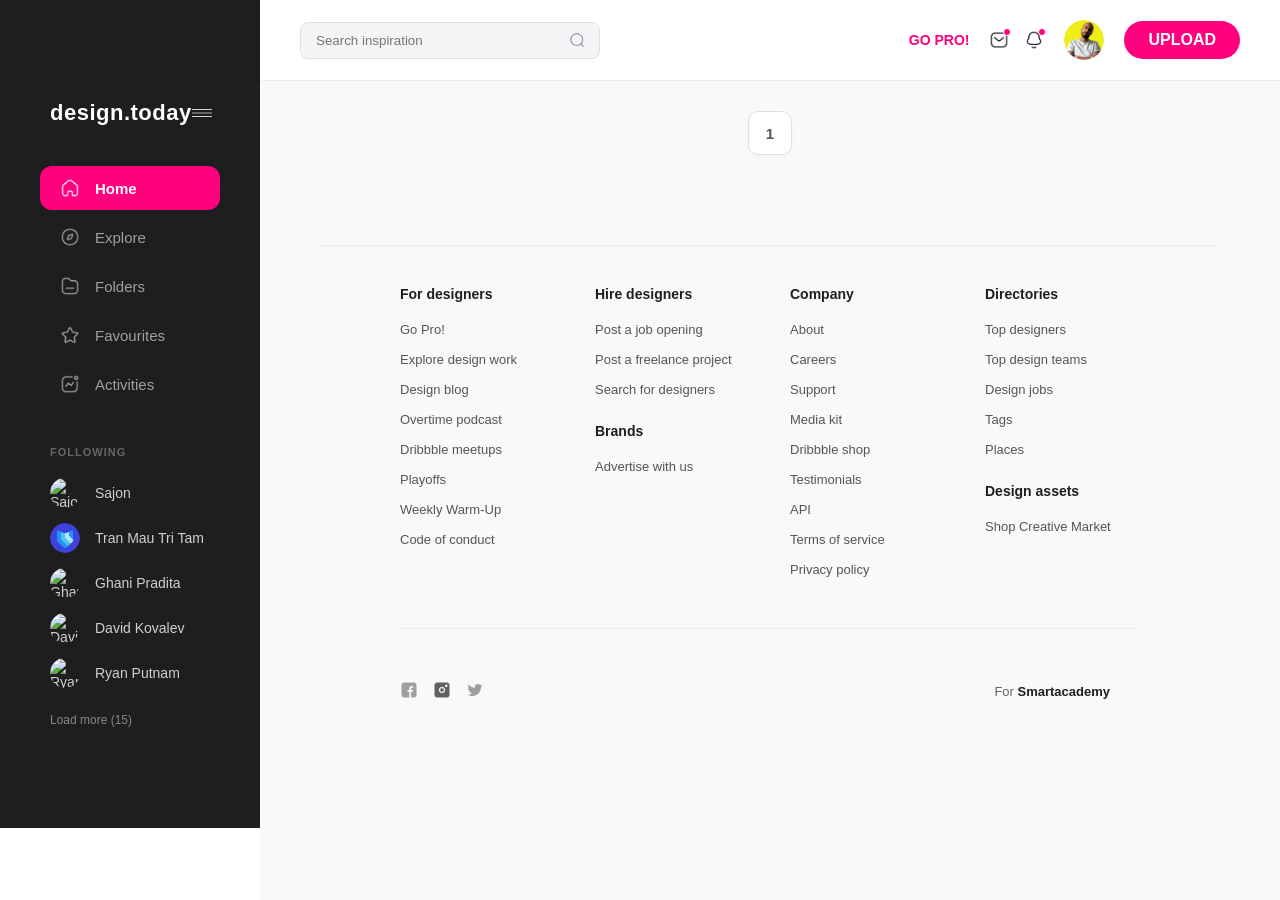
==== page2.html @ 25b619b2 "doing page 2" ====
<!doctype html>
<html lang="en">
  <head>
    <meta charset="UTF-8" />
    <meta name="viewport" content="width=device-width, initial-scale=1.0" />
    <title>Design.today - Midterm Project</title>

    <meta
      name="description"
      content="Discover the best UI/UX design components, mobile applications, and top designers around the world on Design.today."
    />
    <meta
      name="keywords"
      content="design, ui, ux, web design, app design, top designers, inspiration"
    />
    <meta name="robots" content="index, follow" />

    <meta property="og:type" content="website" />
    <meta
      property="og:url"
      content="https://github.com/bekamchedlishvili/midterm"
    />
    <!-- დიზაინ თუდეიში მერე უნდა დავამატო ფოტოს ლინკი არ დამავიწყდეს -->
    <meta property="og:title" content="Design.today - Midterm Project" />
    <meta
      property="og:description"
      content="Discover the best UI/UX design components, mobile applications, and top designers around the world."
    />
    <meta property="og:image" content="images/11.jpg" />
    <meta property="og:image:alt" content="Midterm Project Preview" />
    <meta property="og:site_name" content="Design.today" />

    <link rel="stylesheet" href="style.css" />
  </head>
  <body>
    <div class="page-container">
      <aside class="sidebar">
        <div class="logo-wrapper">
          <h2 class="logo">design.today</h2>
          <img src="images/menu-icon.png" alt="menu" class="menu-icon" />
        </div>
        <nav class="main-nav">
          <ul>
            <li>
              <a
                href="https://bekamchedlishvili.github.io/midterm/"
                class="active"
              >
                <img src="images/home.png" alt="home" />
                <span>Home</span>
              </a>
            </li>
            <li>
              <a href="#">
                <img src="images/explore.png" alt="explore" />
                <span>Explore</span>
              </a>
            </li>
            <li>
              <a href="#">
                <img src="images/folders.png" alt="folders" />
                <span>Folders</span>
              </a>
            </li>
            <li>
              <a href="#">
                <img src="images/favourites.png" alt="favourites" />
                <span>Favourites</span>
              </a>
            </li>
            <li>
              <a href="#">
                <img src="images/activities.png" alt="activities" />
                <span>Activities</span>
              </a>
            </li>
          </ul>
        </nav>
        <div class="following-section">
          <h3 class="section-title">FOLLOWING</h3>
          <ul>
            <li>
              <a href="#">
                <img src="images/sajon.png" alt="Sajon" />
                <span>Sajon</span>
              </a>
            </li>
            <li>
              <a href="#">
                <img src="images/tran.png" alt="tran" />
                <span>Tran Mau Tri Tam</span>
              </a>
            </li>
            <li>
              <a href="#">
                <img src="images/ghani.png" alt="Ghani" />
                <span>Ghani Pradita</span>
              </a>
            </li>
            <li>
              <a href="#">
                <img src="images/david.png" alt="David" />
                <span>David Kovalev</span>
              </a>
            </li>
            <li>
              <a href="#">
                <img src="images/ryan.png" alt="Ryan" />
                <span>Ryan Putnam</span>
              </a>
            </li>
          </ul>
          <a href="#" class="load-more">Load more (15)</a>
        </div>
      </aside>
      <div class="content-wrapper">
        <header class="top-header">
          <div class="search-box">
            <input type="text" placeholder="Search inspiration" />
            <img
              src="images/searchicon.png"
              alt="searchicon"
              class="search-icon-img"
            />
          </div>

          <div class="header-actions">
            <a href="page2.html" class="go-pro-link">GO PRO!</a>

            <div class="header-icons">
              <a href="#" class="icon-link notification-wrapper">
                <img src="images/mail.png" alt="mail" />
                <span class="badge"></span>
              </a>

              <a href="#" class="icon-link notification-wrapper">
                <img src="images/ring.png" alt="ring" />
                <span class="badge"></span>
              </a>
            </div>
            <img
              src="images/avatar.png"
              alt="User Profile"
              class="user-avatar"
            />
            <label for="file-upload" class="upload-btn">UPLOAD</label>
            <input
              type="file"
              id="file-upload"
              accept="image/*"
              style="display: none"
            />
          </div>
        </header>
        <main></main>
        <div class="page-2">
          <a class="page2" href="https://bekamchedlishvili.github.io/midterm/"
            >1</a
          >
        </div>
        <footer class="main-footer">
          <div class="footer-columns">
            <div class="footer-col">
              <h4>For designers</h4>
              <ul>
                <li><a href="#">Go Pro!</a></li>
                <li><a href="#">Explore design work</a></li>
                <li><a href="#">Design blog</a></li>
                <li><a href="#">Overtime podcast</a></li>
                <li><a href="#">Dribbble meetups</a></li>
                <li><a href="#">Playoffs</a></li>
                <li><a href="#">Weekly Warm-Up</a></li>
                <li><a href="#">Code of conduct</a></li>
              </ul>
            </div>

            <div class="footer-col">
              <h4>Hire designers</h4>
              <ul>
                <li><a href="#">Post a job opening</a></li>
                <li><a href="#">Post a freelance project</a></li>
                <li><a href="#">Search for designers</a></li>
              </ul>
              <h4 class="sub-header">Brands</h4>
              <ul>
                <li><a href="#">Advertise with us</a></li>
              </ul>
            </div>

            <div class="footer-col">
              <h4>Company</h4>
              <ul>
                <li><a href="#">About</a></li>
                <li><a href="#">Careers</a></li>
                <li><a href="#">Support</a></li>
                <li><a href="#">Media kit</a></li>
                <li><a href="#">Dribbble shop</a></li>
                <li><a href="#">Testimonials</a></li>
                <li><a href="#">API</a></li>
                <li><a href="#">Terms of service</a></li>
                <li><a href="#">Privacy policy</a></li>
              </ul>
            </div>

            <div class="footer-col">
              <h4>Directories</h4>
              <ul>
                <li><a href="#">Top designers</a></li>
                <li><a href="#">Top design teams</a></li>
                <li><a href="#">Design jobs</a></li>
                <li><a href="#">Tags</a></li>
                <li><a href="#">Places</a></li>
              </ul>
              <h4 class="sub-header">Design assets</h4>
              <ul>
                <li><a href="#">Shop Creative Market</a></li>
              </ul>
            </div>
          </div>

          <div class="footer-bottom">
            <div class="social-icons">
              <a href="#"><img src="images/facebook.png" alt="Facebook" /></a>
              <a href="#"><img src="images/instagram.png" alt="Instagram" /></a>
              <a href="#"><img src="images/twitter.png" alt="Twitter" /></a>
            </div>
            <div class="footer-credits">
              <span>For <strong>Smartacademy</strong></span>
            </div>
          </div>
        </footer>
      </div>
    </div>
  </body>
</html>
---- style.css ----
* {
  padding: 0;
  margin: 0;
  box-sizing: border-box;
}

.page-container {
  display: flex;
  min-height: 100vh;
  font-family: sans-serif;
}

.sidebar {
  width: 260px;
  background-color: #1e1e1f;
  color: #ffffff;
  padding: 100px 40px;
  display: flex;
  flex-direction: column;
  align-self: flex-start;

  .logo-wrapper {
    display: flex;
    justify-content: space-between;
    align-items: center;
    margin-bottom: 40px;
    padding: 0 10px;

    .logo {
      font-size: 22px;
      font-weight: bold;
      letter-spacing: 0.5px;
    }

    .menu-icon {
      width: 20px;
      cursor: pointer;
    }
  }

  .main-nav {
    ul {
      list-style: none;
      display: flex;
      flex-direction: column;
      gap: 5px;

      li {
        a {
          display: flex;
          align-items: center;
          gap: 15px;
          text-decoration: none;
          color: #a0a0a0;
          font-size: 15px;
          padding: 12px 20px;
          border-radius: 12px;
          transition: all 0.3s ease;

          img {
            width: 20px;
            height: 20px;
            opacity: 0.6;
          }

          &:hover {
            color: #ffffff;
            background-color: #2a2a2c;

            img {
              opacity: 1;
            }
          }

          &.active {
            background-color: #ff007f;
            color: #ffffff;
            font-weight: bold;

            img {
              opacity: 1;
              filter: brightness(0) invert(1);
            }
          }
        }
      }
    }
  }

  .following-section {
    margin-top: 40px;
    padding: 0 10px;

    .section-title {
      font-size: 11px;
      color: #666666;
      margin-bottom: 20px;
      letter-spacing: 1px;
    }

    ul {
      list-style: none;
      display: flex;
      flex-direction: column;
      gap: 15px;

      li {
        a {
          display: flex;
          align-items: center;
          gap: 15px;
          text-decoration: none;
          color: #d0d0d0;
          font-size: 14px;
          transition: color 0.2s;

          img {
            width: 30px;
            height: 30px;
            border-radius: 50%;
            object-fit: cover;
          }

          &:hover {
            color: #ffffff;
          }
        }
      }
    }

    .load-more {
      display: inline-block;
      margin-top: 25px;
      color: #888888;
      font-size: 12px;
      text-decoration: none;
      transition: color 0.2s;

      &:hover {
        color: #ffffff;
      }
    }
  }
}

.content-wrapper {
  flex: 1;
  display: flex;
  flex-direction: column;
  background-color: #f9f9fb;
}

.top-header {
  display: flex;
  justify-content: space-between;
  align-items: center;
  padding: 20px 40px;
  background-color: #ffffff;
  border-bottom: 1px solid #eeeeee;

  .search-box {
    position: relative;
    display: flex;
    align-items: center;

    input {
      width: 300px;
      padding: 10px 40px 10px 15px;
      border: 1px solid #e0e0e0;
      border-radius: 8px;
      background-color: #f5f5f7;
      outline: none;
    }

    .search-icon-img {
      position: absolute;
      right: 15px;
      width: 16px;
      height: 16px;
      opacity: 0.5;
    }
  }

  .header-actions {
    display: flex;
    align-items: center;
    gap: 20px;

    .go-pro-link {
      color: #ff007f;
      text-decoration: none;
      font-weight: bold;
      font-size: 14px;
    }

    .header-icons {
      display: flex;
      align-items: center;
      gap: 15px;

      .icon-link img {
        width: 20px;
        height: auto;
        display: block;
      }

      .notification-wrapper {
        position: relative;

        .badge {
          position: absolute;
          top: -2px;
          right: -2px;
          width: 8px;
          height: 8px;
          background-color: #ff007f;
          border-radius: 50%;
          border: 1px solid #ffffff;
        }
      }
    }

    .user-avatar {
      width: 40px;
      height: 40px;
      border-radius: 50%;
      object-fit: cover;
    }

    .upload-btn {
      background-color: #ff007f;
      color: white;
      border: none;
      padding: 10px 24px;
      border-radius: 20px;
      font-weight: bold;
      cursor: pointer;
      transition: background 0.2s;

      &:hover {
        background-color: #e0006c;
      }
    }
  }
}
.main-content {
  padding: 40px;
  display: flex;
  flex-direction: column;
  gap: 40px;

  .filters-bar {
    display: flex;
    justify-content: space-between;
    align-items: center;

    .categories {
      list-style: none;
      display: flex;
      gap: 10px;

      li a {
        text-decoration: none;
        color: #666666;
        font-size: 14px;
        font-weight: 500;
        padding: 8px 16px;
        border-radius: 8px;
        transition:
          background-color 0.2s,
          color 0.2s;

        &.active {
          background-color: #f0f0f5;
          color: #1e1e1f;
          font-weight: bold;
        }

        &:hover:not(.active) {
          color: #1e1e1f;
          background-color: #f9f9fb;
        }
      }
    }

    .filters-btn {
      display: flex;
      align-items: center;
      gap: 8px;
      background-color: #ffffff;
      border: 1px solid #e0e0e0;
      padding: 8px 16px;
      border-radius: 8px;
      font-size: 14px;
      cursor: pointer;

      img {
        width: 16px;
      }
    }
  }

  .projects-grid {
    display: grid;
    grid-template-columns: repeat(4, 1fr);
    gap: 30px;

    .project-card {
      display: flex;
      flex-direction: column;

      .image-container {
        width: 100%;
        position: relative;
        border-radius: 12px;
        overflow: hidden;

        img {
          width: 100%;
          height: 100%;
          display: block;
          object-fit: cover;
        }

        .card-actions {
          position: absolute;
          top: 12px;
          left: 12px;
          z-index: 10;
          display: flex;
          flex-direction: column;
          gap: 8px;

          .action-btn {
            width: 32px;
            height: 32px;
            border-radius: 50%;
            background-color: #ffffff;
            border: none;
            display: flex;
            align-items: center;
            justify-content: center;
            cursor: pointer;
            box-shadow: 0 2px 8px rgba(0, 0, 0, 0.15);
            transition: transform 0.2s ease;

            img {
              width: 14px;
              height: 14px;
            }

            &:hover {
              transform: scale(1.1);
            }
          }
        }
      }

      .project-title {
        margin-top: 12px;
        font-size: 14px;
        color: #1e1e1f;
        font-weight: 500;
        line-height: 1.4;
      }
    }
  }

  .load-more-container {
    display: flex;
    justify-content: center;
    margin-top: 10px;

    .btn-load-more {
      background-color: #f0f0f5;
      border: none;
      padding: 12px 40px;
      border-radius: 8px;
      font-weight: 600;
      color: #1e1e1f;
      cursor: pointer;
      font-size: 14px;
      transition: background-color 0.2s;

      &:hover {
        background-color: #e0e0e5;
      }
    }
  }

  .top-designers {
    padding-top: 40px;
    margin-top: 10px;

    .section-header {
      display: flex;
      justify-content: space-between;
      align-items: center;
      margin-bottom: 30px;

      h2 {
        font-size: 22px;
        color: #1e1e1f;
      }

      .view-all {
        color: #a0a0a0;
        text-decoration: none;
        font-size: 14px;
      }
    }

    .designers-list {
      display: flex;
      justify-content: space-between;
      gap: 15px;

      .designer-card {
        display: flex;
        flex-direction: column;
        align-items: center;
        text-align: center;
        flex: 1;

        img {
          width: 70px;
          height: 70px;
          border-radius: 50%;
          object-fit: cover;
          margin-bottom: 15px;
        }

        h4 {
          font-size: 13px;
          color: #1e1e1f;
          margin-bottom: 5px;
          font-weight: bold;
        }

        p {
          font-size: 11px;
          color: #a0a0a0;
          margin-bottom: 20px;
          min-height: 26px;
        }

        button {
          width: 100%;
          padding: 8px 0;
          border-radius: 20px;
          font-size: 12px;
          font-weight: bold;
          cursor: pointer;

          &.btn-follow {
            background-color: transparent;
            border: 1px solid #e0e0e0;
            color: #1e1e1f;
          }

          &.btn-following {
            background-color: #f5f5f7;
            border: 1px solid transparent;
            color: #1e1e1f;
          }
        }
      }
    }
  }
}
.main-footer {
  margin: 60px;
  padding: 40px 80px;
  border-top: 1px solid #eeeeee;

  .footer-columns {
    display: grid;
    grid-template-columns: repeat(4, 1fr);
    gap: 40px;
    margin-bottom: 50px;

    .footer-col {
      h4 {
        font-size: 14px;
        font-weight: bold;
        color: #1e1e1f;
        margin-bottom: 18px;

        &.sub-header {
          margin-top: 25px;
        }
      }

      ul {
        list-style: none;
        display: flex;
        flex-direction: column;
        gap: 12px;

        li a {
          text-decoration: none;
          color: #555555;
          font-size: 13px;
          transition: color 0.2s;

          &:hover {
            color: #1e1e1f;
          }
        }
      }
    }
  }

  .footer-bottom {
    border-top: 1px solid #eeeeee;
    padding-top: 25px;
    padding-bottom: 20px;
    display: flex;
    justify-content: space-between;
    align-items: center;

    .social-icons {
      display: flex;
      gap: 15px;
      align-items: center;

      a img {
        width: 18px;
        height: 18px;
        opacity: 0.7;
        transition: opacity 0.2s ease;

        &:hover {
          opacity: 1;
        }
      }
    }

    .footer-credits {
      padding: 30px;
      font-size: 13px;
      color: #666666;

      strong {
        color: #1e1e1f;
      }
    }
  }
}
.page-2 {
  display: flex;
  justify-content: center;
  margin: 30px 0;

  .page2 {
    display: inline-flex;
    align-items: center;
    justify-content: center;
    width: 44px;
    height: 44px;
    text-decoration: none;
    font-size: 15px;
    font-weight: 600;
    color: #555555;
    background-color: #ffffff;
    border: 1px solid #e0e0e0;
    border-radius: 10px;
    box-shadow: 0 2px 5px rgba(0, 0, 0, 0.03);
    transition: all 0.25s ease;

    &:hover {
      color: #ffffff;
      background-color: #ff007f;
      border-color: #ff007f;
      transform: translateY(-2px);
      box-shadow: 0 6px 15px rgba(255, 0, 127, 0.25);
    }

    &:active {
      transform: translateY(0);
    }
  }
}
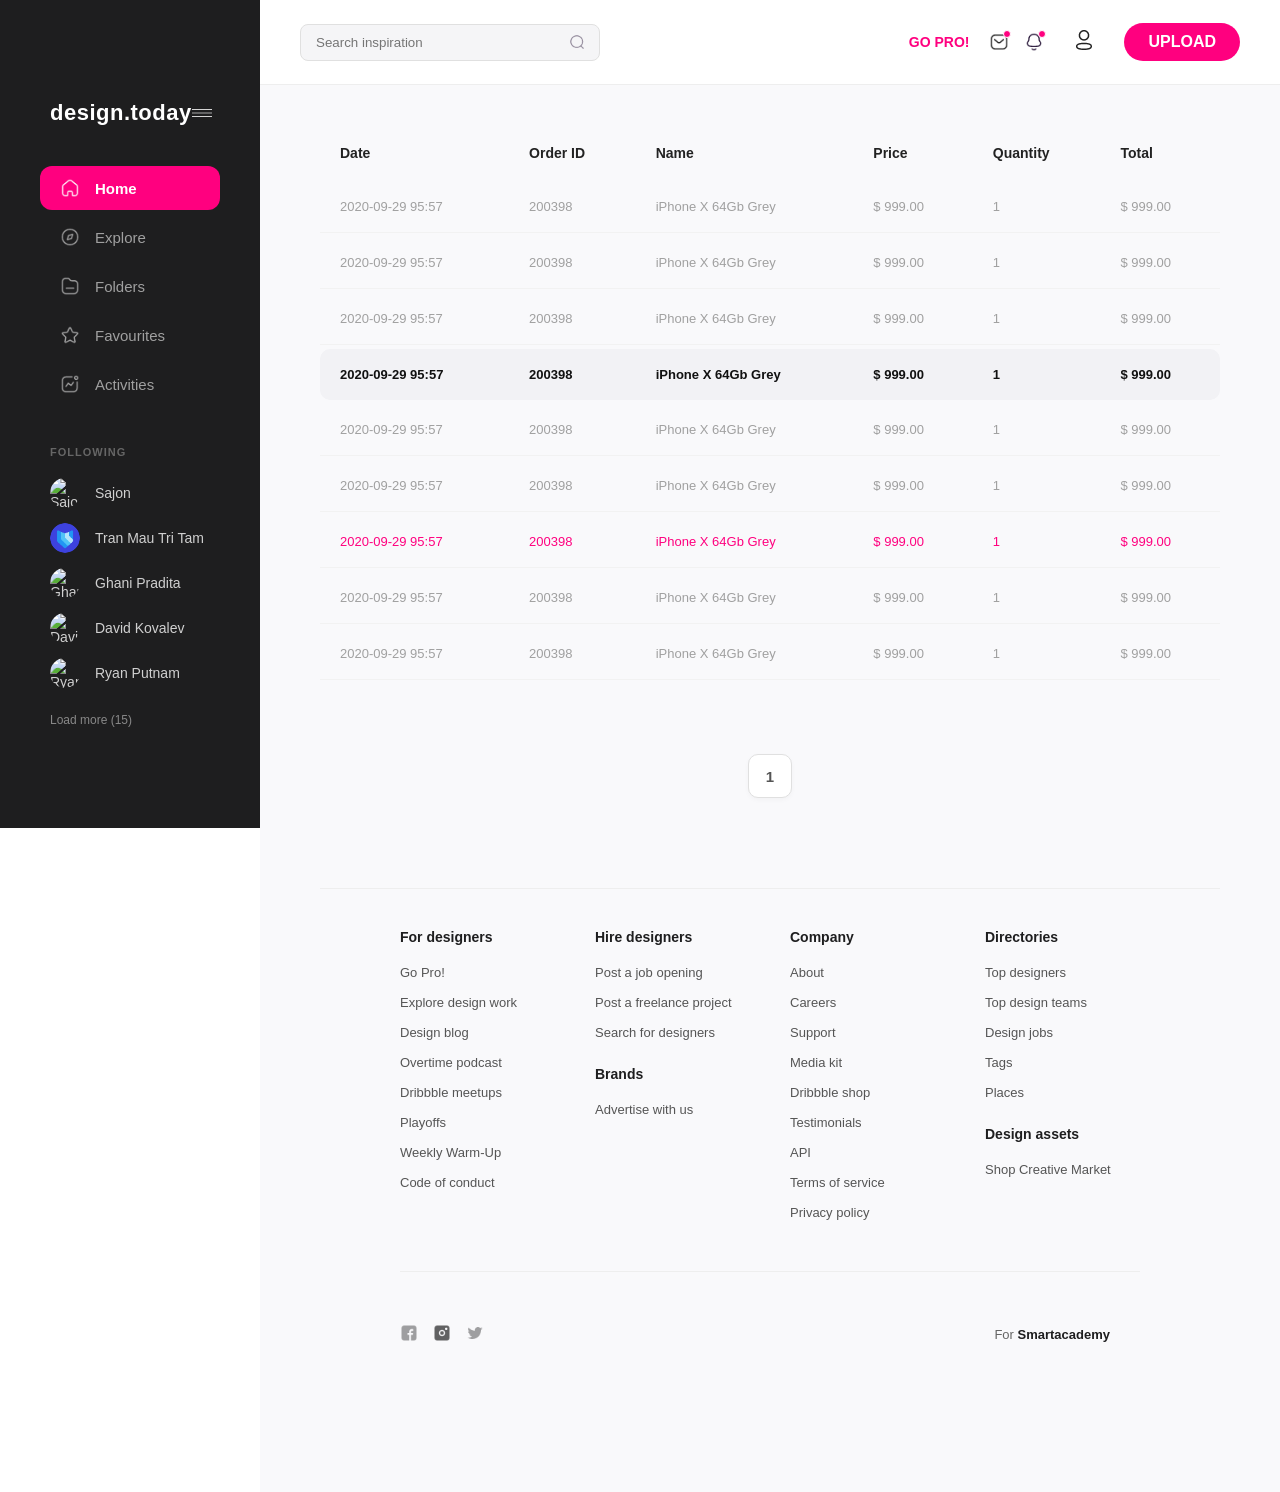
==== commit 671e2058: "მობილურ ვერსიაზე გადაყვანა გადაჩეკვა დარჩა" ====
--- a/page2.html
+++ b/page2.html
@@ -138,11 +138,13 @@
                 <span class="badge"></span>
               </a>
             </div>
-            <img
-              src="images/avatar.png"
-              alt="User Profile"
-              class="user-avatar"
-            />
+            <a href="https://bekamchedlishvili.github.io/midterm/">
+              <img
+                src="images/avatar2.png"
+                alt="User Profile"
+                class="user-avatar"
+              />
+            </a>
             <label for="file-upload" class="upload-btn">UPLOAD</label>
             <input
               type="file"
@@ -152,7 +154,98 @@
             />
           </div>
         </header>
-        <main></main>
+        <main class="orders-section">
+          <div class="orders-table-wrapper">
+            <table class="orders-table">
+              <thead>
+                <tr>
+                  <th>Date</th>
+                  <th>Order ID</th>
+                  <th>Name</th>
+                  <th>Price</th>
+                  <th>Quantity</th>
+                  <th>Total</th>
+                </tr>
+              </thead>
+              <tbody>
+                <tr>
+                  <td>2020-09-29 95:57</td>
+                  <td>200398</td>
+                  <td>iPhone X 64Gb Grey</td>
+                  <td>$ 999.00</td>
+                  <td>1</td>
+                  <td>$ 999.00</td>
+                </tr>
+                <tr>
+                  <td>2020-09-29 95:57</td>
+                  <td>200398</td>
+                  <td>iPhone X 64Gb Grey</td>
+                  <td>$ 999.00</td>
+                  <td>1</td>
+                  <td>$ 999.00</td>
+                </tr>
+                <tr>
+                  <td>2020-09-29 95:57</td>
+                  <td>200398</td>
+                  <td>iPhone X 64Gb Grey</td>
+                  <td>$ 999.00</td>
+                  <td>1</td>
+                  <td>$ 999.00</td>
+                </tr>
+                <!-- მონიშნული რუხი სტრიქონი -->
+                <tr class="row-highlighted">
+                  <td>2020-09-29 95:57</td>
+                  <td>200398</td>
+                  <td>iPhone X 64Gb Grey</td>
+                  <td>$ 999.00</td>
+                  <td>1</td>
+                  <td>$ 999.00</td>
+                </tr>
+                <tr>
+                  <td>2020-09-29 95:57</td>
+                  <td>200398</td>
+                  <td>iPhone X 64Gb Grey</td>
+                  <td>$ 999.00</td>
+                  <td>1</td>
+                  <td>$ 999.00</td>
+                </tr>
+                <tr>
+                  <td>2020-09-29 95:57</td>
+                  <td>200398</td>
+                  <td>iPhone X 64Gb Grey</td>
+                  <td>$ 999.00</td>
+                  <td>1</td>
+                  <td>$ 999.00</td>
+                </tr>
+                <!-- ვარდისფერი სტრიქონი -->
+                <tr class="row-active">
+                  <td>2020-09-29 95:57</td>
+                  <td>200398</td>
+                  <td>iPhone X 64Gb Grey</td>
+                  <td>$ 999.00</td>
+                  <td>1</td>
+                  <td>$ 999.00</td>
+                </tr>
+                <tr>
+                  <td>2020-09-29 95:57</td>
+                  <td>200398</td>
+                  <td>iPhone X 64Gb Grey</td>
+                  <td>$ 999.00</td>
+                  <td>1</td>
+                  <td>$ 999.00</td>
+                </tr>
+                <tr>
+                  <td>2020-09-29 95:57</td>
+                  <td>200398</td>
+                  <td>iPhone X 64Gb Grey</td>
+                  <td>$ 999.00</td>
+                  <td>1</td>
+                  <td>$ 999.00</td>
+                </tr>
+              </tbody>
+            </table>
+          </div>
+        </main>
         <div class="page-2">
           <a class="page2" href="https://bekamchedlishvili.github.io/midterm/"
             >1</a
--- a/style.css
+++ b/style.css
@@ -4,10 +4,15 @@
   box-sizing: border-box;
 }
 
+@import url("https://fonts.googleapis.com/css2?family=Nunito+Sans:ital,opsz,wght@0,6..12,200..1000;1,6..12,200..1000&display=swap");
+
+body {
+  font-family: "Nunito Sans", sans-serif;
+}
+
 .page-container {
   display: flex;
   min-height: 100vh;
-  font-family: sans-serif;
 }
 
 .sidebar {
@@ -224,7 +229,7 @@
       width: 40px;
       height: 40px;
       border-radius: 50%;
-      object-fit: cover;
+      object-fit: scale-down;
     }
 
     .upload-btn {
@@ -265,20 +270,16 @@
         font-size: 14px;
         font-weight: 500;
         padding: 8px 16px;
-        border-radius: 8px;
-        transition:
-          background-color 0.2s,
-          color 0.2s;
-
-        &.active {
-          background-color: #f0f0f5;
-          color: #1e1e1f;
-          font-weight: bold;
-        }
-
-        &:hover:not(.active) {
-          color: #1e1e1f;
-          background-color: #f9f9fb;
+        border-radius: 20px;
+        background-color: #ffffff;
+        border: 1px solid #e0e0e0;
+        transition: all 0.2s ease;
+
+        &.active,
+        &:hover {
+          background-color: #ff007f;
+          color: #ffffff;
+          border-color: #ff007f;
         }
       }
     }
@@ -581,3 +582,242 @@
     }
   }
 }
+.orders-section {
+  padding: 40px 60px;
+  width: 100%;
+
+  .orders-table-wrapper {
+    width: 100%;
+    overflow-x: auto;
+  }
+
+  .orders-table {
+    width: 100%;
+    border-collapse: separate;
+    border-spacing: 0 4px;
+
+    th {
+      text-align: left;
+      padding: 16px 20px;
+      font-size: 14px;
+      font-weight: 600;
+      color: #222222;
+    }
+
+    td {
+      padding: 18px 20px;
+      font-size: 13px;
+      color: #a0a0a0;
+      border-bottom: 1px solid #f2f2f2;
+      transition: all 0.2s ease;
+    }
+
+    tr:hover:not(.row-highlighted):not(.row-active) td {
+      color: #555555;
+    }
+
+    tr.row-highlighted {
+      background-color: #f2f2f5;
+
+      td {
+        color: #111111;
+        font-weight: 600;
+        border-bottom: none;
+
+        &:first-child {
+          border-top-left-radius: 10px;
+          border-bottom-left-radius: 10px;
+        }
+
+        &:last-child {
+          border-top-right-radius: 10px;
+          border-bottom-right-radius: 10px;
+        }
+      }
+    }
+
+    tr.row-active {
+      td {
+        color: #ff007f;
+        font-weight: 500;
+      }
+    }
+  }
+}
+
+@media (max-width: 1024px) {
+  .sidebar {
+    width: 220px;
+    padding: 60px 20px;
+  }
+
+  .top-header {
+    flex-wrap: wrap;
+    padding: 20px;
+    gap: 20px;
+
+    .header-actions {
+      width: 100%;
+      order: 1;
+      justify-content: flex-end;
+    }
+
+    .search-box {
+      width: 100%;
+      order: 2;
+
+      input {
+        width: 100%;
+      }
+    }
+  }
+
+  .main-content {
+    padding: 25px;
+
+    .projects-grid {
+      grid-template-columns: repeat(2, 1fr);
+      gap: 20px;
+    }
+
+    .top-designers .designers-list {
+      display: grid;
+      grid-template-columns: repeat(4, 1fr);
+      gap: 15px;
+    }
+  }
+
+  .main-footer {
+    margin: 30px;
+    padding: 30px 20px;
+
+    .footer-columns {
+      grid-template-columns: repeat(2, 1fr);
+      gap: 30px;
+    }
+  }
+}
+
+@media (max-width: 768px) {
+  .page-container {
+    flex-direction: column;
+  }
+
+  .sidebar {
+    position: fixed;
+    top: 0;
+    left: 0;
+    height: 100vh;
+    width: 280px;
+    z-index: 999;
+    background-color: #1e1e1f;
+    transform: translateX(-100%);
+    transition: transform 0.3s ease-in-out;
+    box-shadow: 4px 0 20px rgba(0, 0, 0, 0.4);
+    overflow-y: auto;
+    padding: 40px 25px;
+  }
+
+  #menu-toggle:checked ~ .sidebar {
+    transform: translateX(0);
+  }
+
+  .mobile-menu-trigger {
+    padding: 15px;
+    display: flex;
+    align-items: center;
+    cursor: pointer;
+    margin-right: 15px;
+
+    img {
+      width: 24px;
+      height: 24px;
+      filter: invert(1);
+    }
+  }
+
+  /* --- HEADER ADAPTATION --- */
+  .top-header {
+    flex-direction: row;
+    flex-wrap: wrap;
+    align-items: center;
+    gap: 15px;
+    padding: 15px 20px;
+
+    .mobile-menu-trigger {
+      order: 1;
+    }
+
+    .header-actions {
+      order: 2;
+      width: auto;
+      flex: 1;
+      justify-content: flex-end;
+      gap: 12px;
+
+      .upload-btn {
+        padding: 8px 16px;
+        font-size: 12px;
+      }
+    }
+
+    .search-box {
+      order: 3;
+      width: 100%;
+
+      input {
+        width: 100%;
+      }
+    }
+  }
+
+  .main-content {
+    padding: 20px 15px;
+    gap: 25px;
+
+    .filters-bar {
+      flex-direction: column;
+      align-items: flex-start;
+      gap: 15px;
+
+      .categories {
+        flex-wrap: balance;
+        padding: 15px;
+        width: 100%;
+        overflow-x: auto;
+        padding-bottom: 8px;
+        white-space: nowrap;
+      }
+    }
+
+    .projects-grid {
+      grid-template-columns: 1fr;
+      gap: 20px;
+    }
+
+    .top-designers .designers-list {
+      grid-template-columns: repeat(2, 1fr);
+      gap: 15px;
+    }
+  }
+
+  .main-footer {
+    margin: 20px 10px;
+    padding: 30px 15px;
+
+    .footer-columns {
+      grid-template-columns: 1fr;
+      gap: 25px;
+    }
+
+    .footer-bottom {
+      flex-direction: column;
+      gap: 15px;
+      text-align: center;
+    }
+  }
+
+  .orders-section {
+    padding: 20px 15px;
+  }
+}
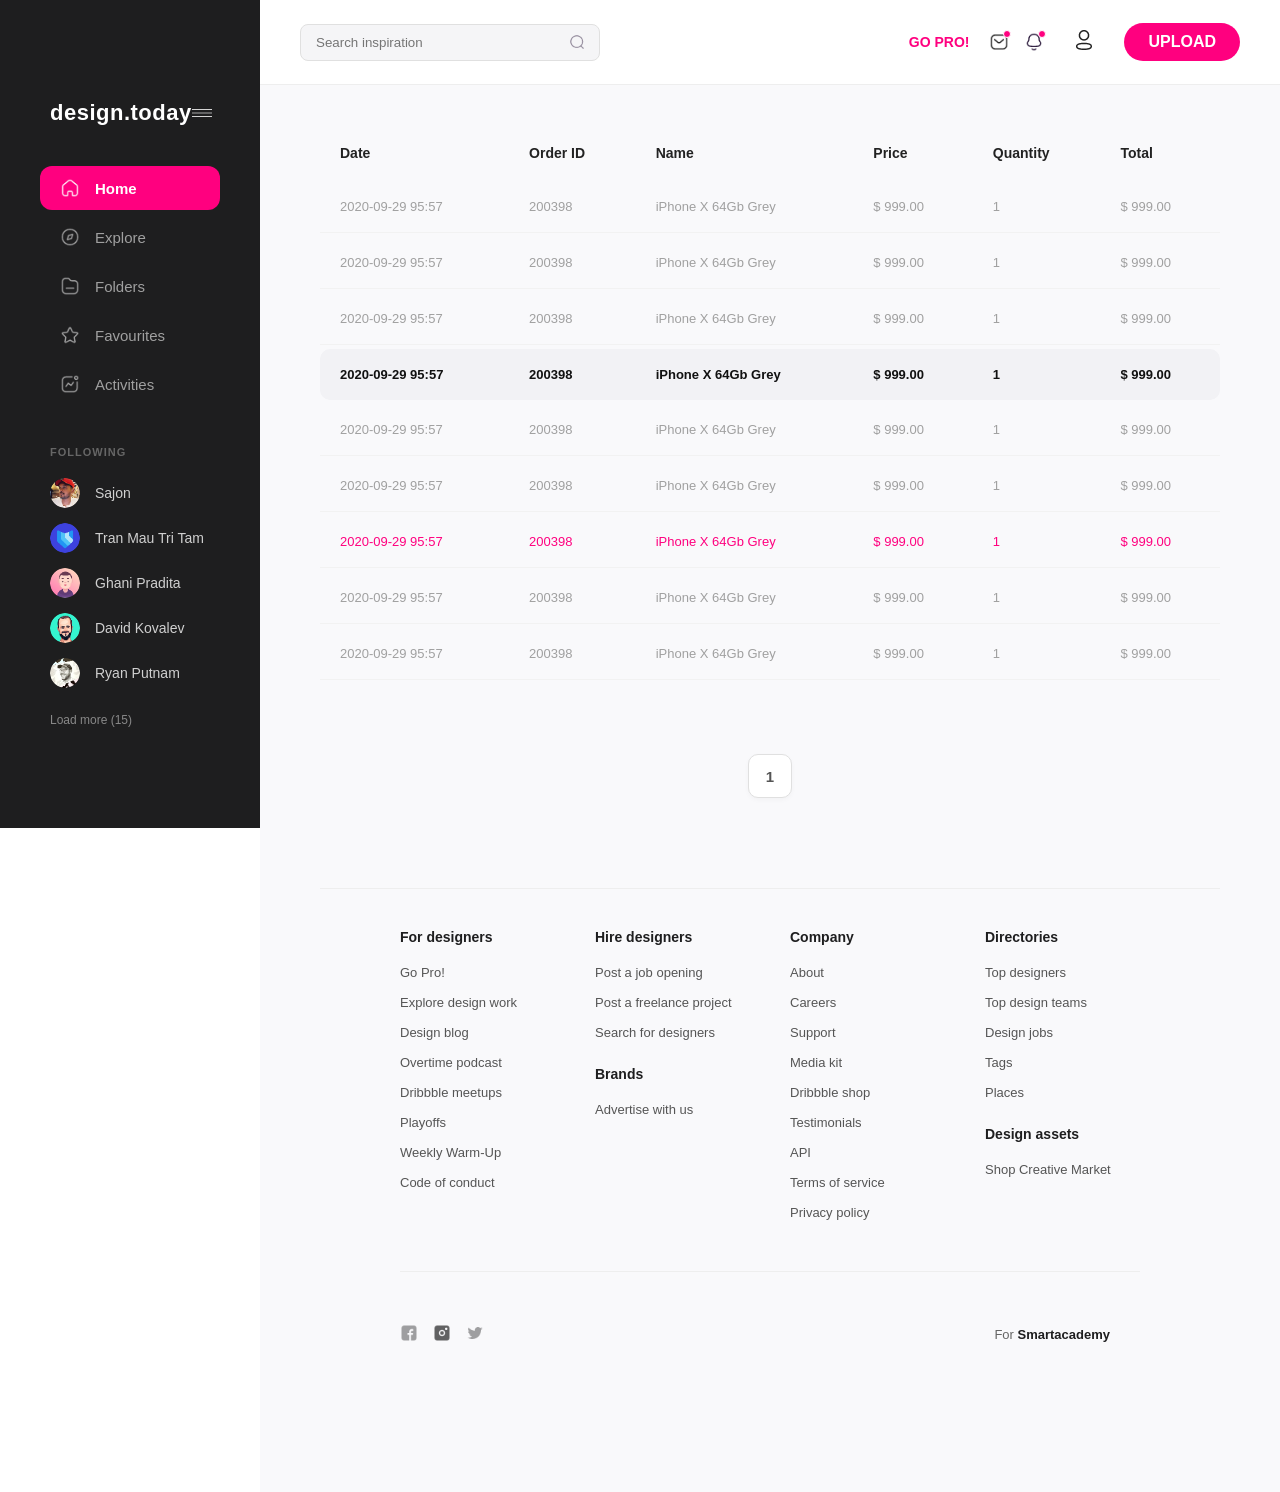
==== commit 8afa7755: "page 2" ====
--- a/page2.html
+++ b/page2.html
@@ -81,7 +81,7 @@
           <ul>
             <li>
               <a href="#">
-                <img src="images/sajon.png" alt="Sajon" />
+                <img src="images/Sajon.png" alt="Sajon" />
                 <span>Sajon</span>
               </a>
             </li>
@@ -93,19 +93,19 @@
             </li>
             <li>
               <a href="#">
-                <img src="images/ghani.png" alt="Ghani" />
+                <img src="images/Ghani.png" alt="Ghani" />
                 <span>Ghani Pradita</span>
               </a>
             </li>
             <li>
               <a href="#">
-                <img src="images/david.png" alt="David" />
+                <img src="images/David.png" alt="David" />
                 <span>David Kovalev</span>
               </a>
             </li>
             <li>
               <a href="#">
-                <img src="images/ryan.png" alt="Ryan" />
+                <img src="images/Ryan.png" alt="Ryan" />
                 <span>Ryan Putnam</span>
               </a>
             </li>
